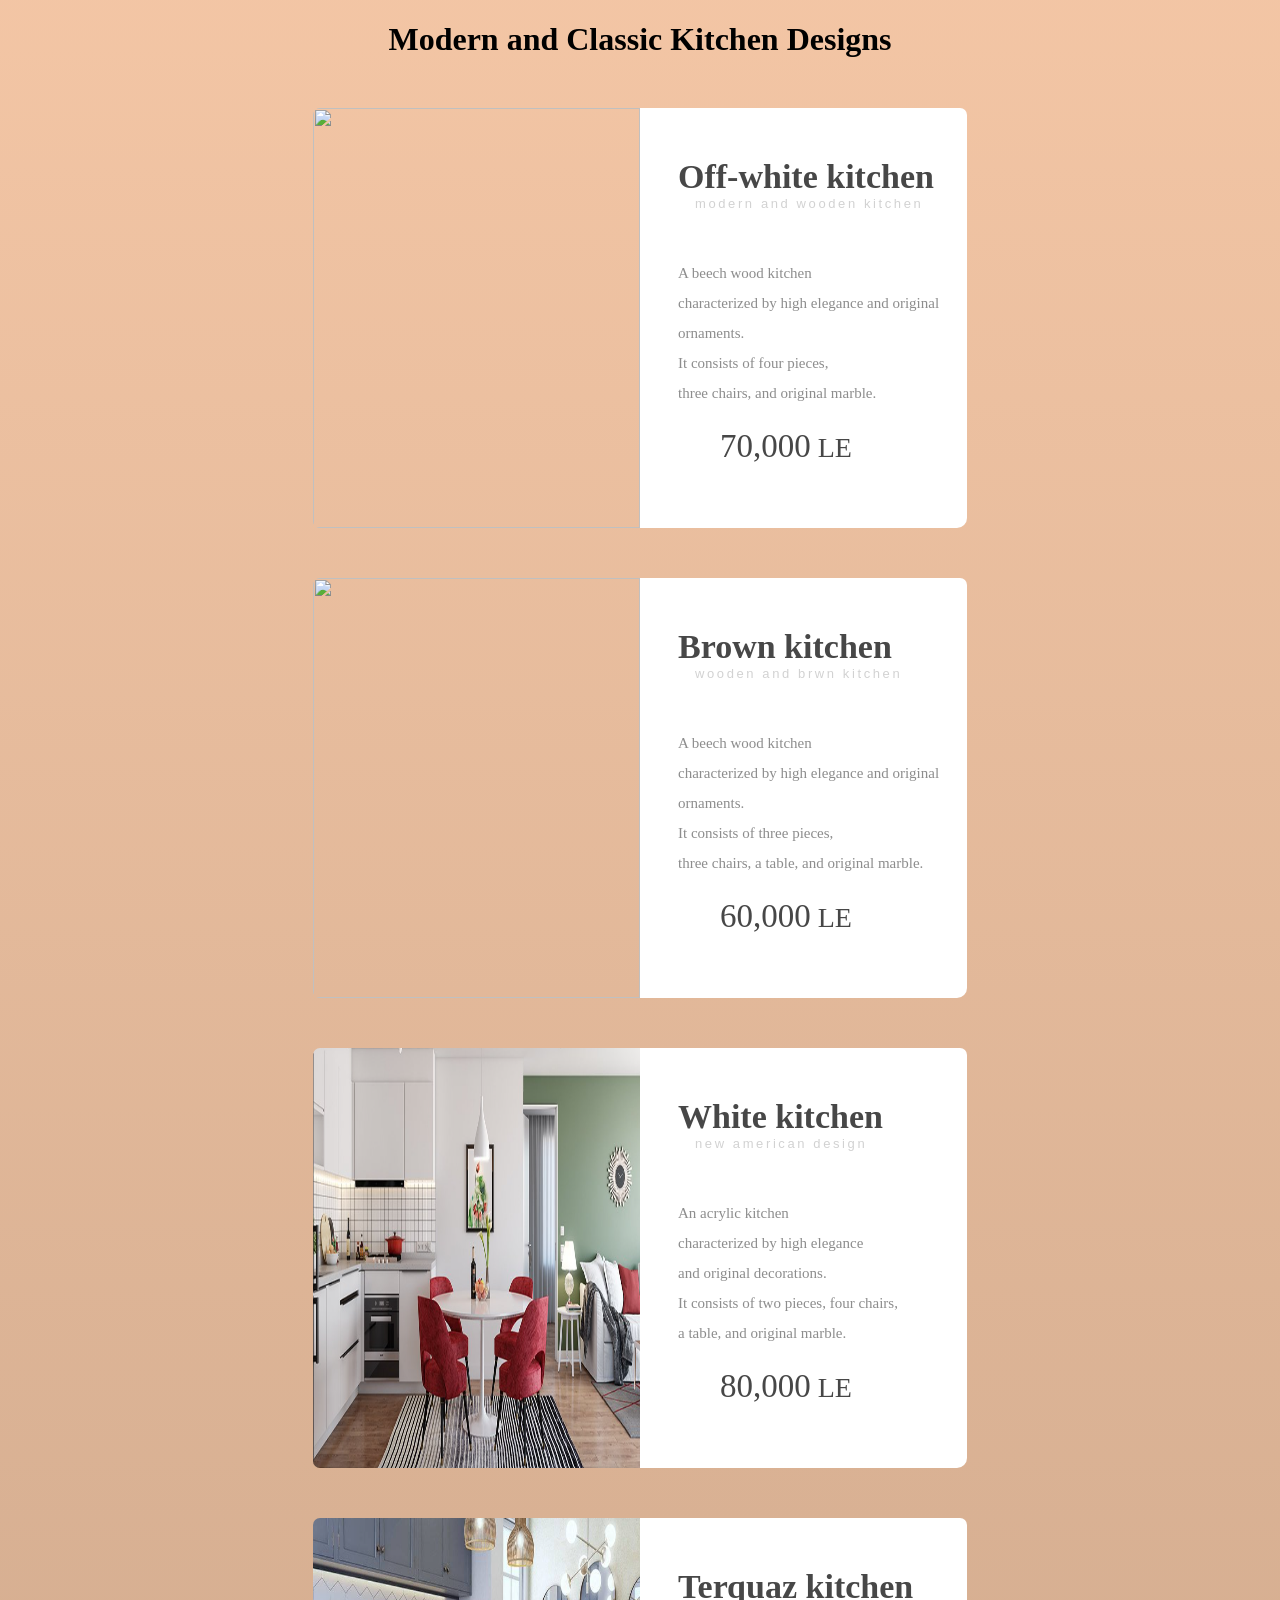
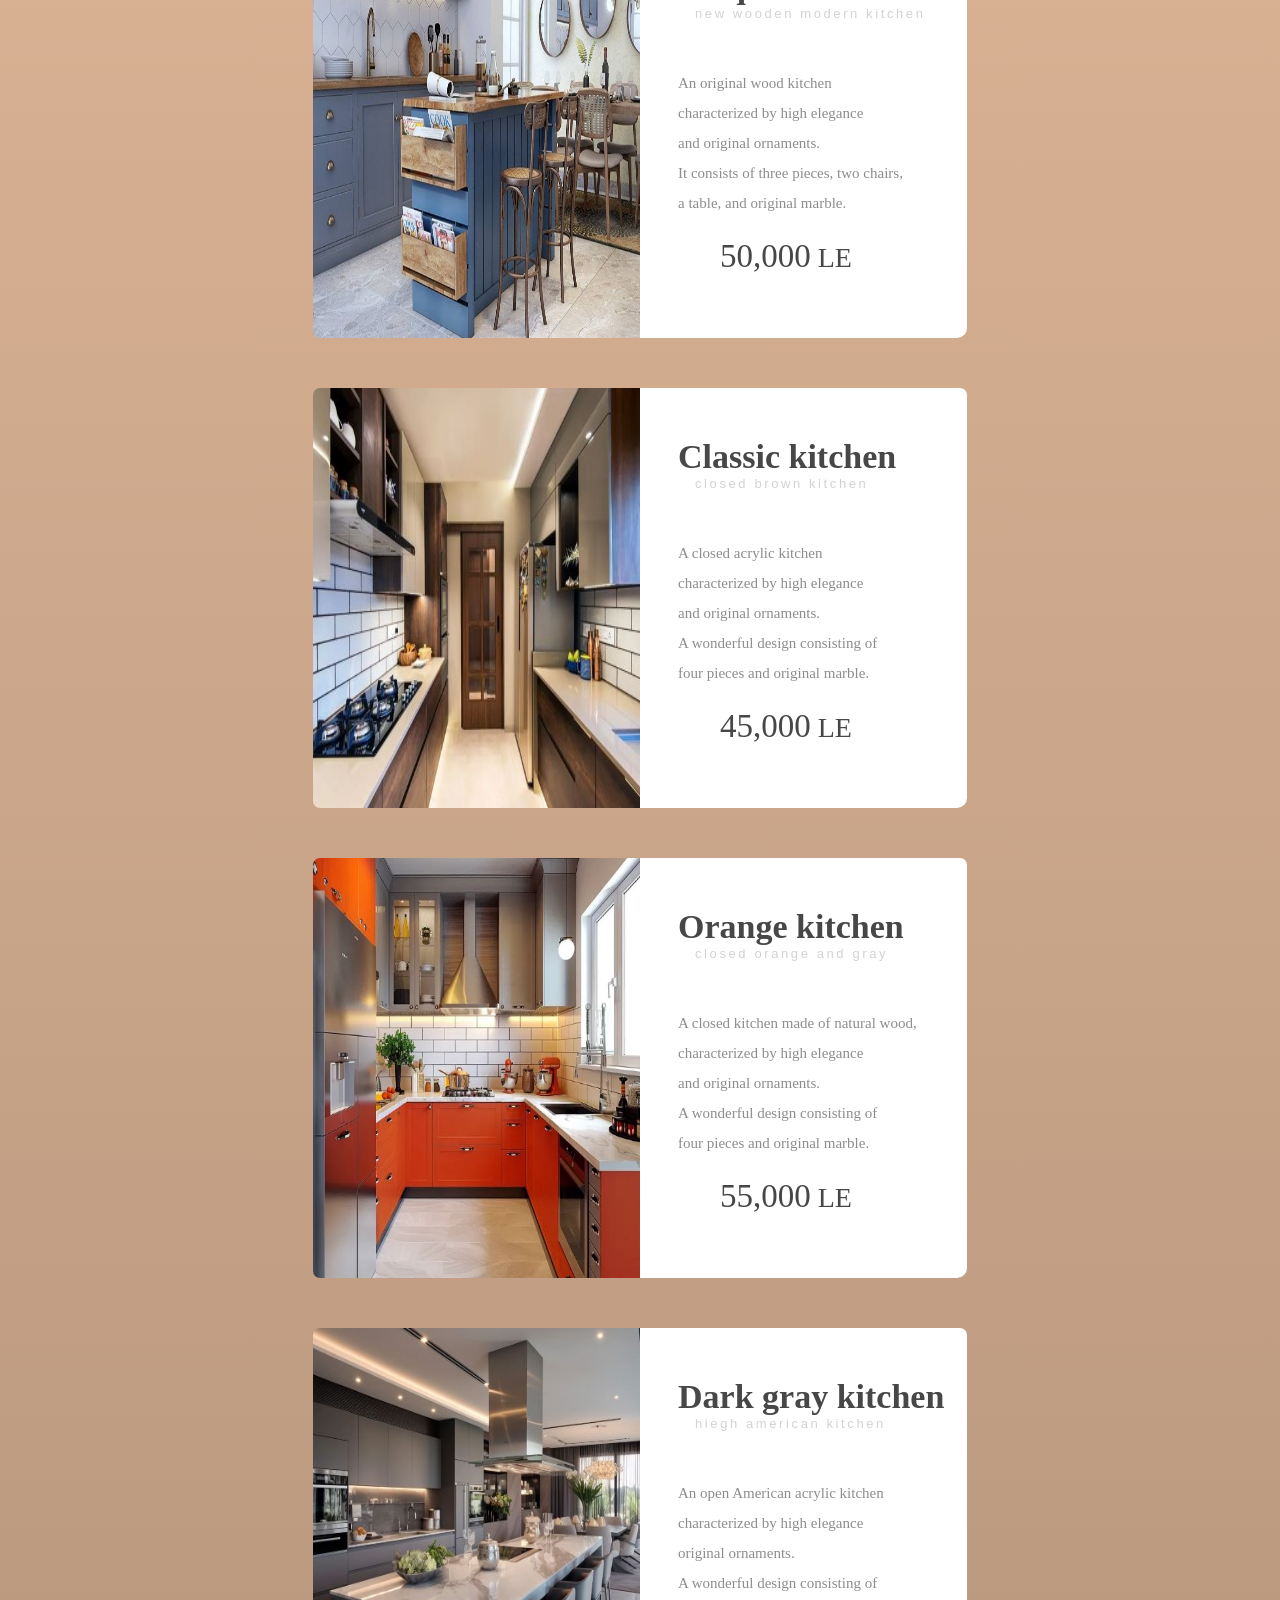
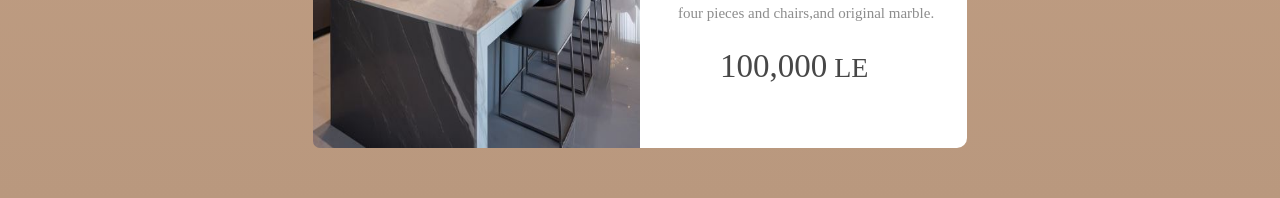
==== kit.html @ 1fcea9c9 "Add files via upload" ====
<!DOCTYPE html>
<html>
<head>
  <title>kitchen page</title>
  <link rel="stylesheet" href="kit&bed.css">
</head>
<body>  
  <h1 class="kitchen">Modern and Classic Kitchen Designs</h1>
  <div class="wrapper">
    <div class="product-img">
      <img src="imags/kit1.png" height="420" width="327">
    </div>
    <div class="product-info">
      <div class="product-text">
        <h1>Off-white kitchen</h1>
        <h2>modern and wooden kitchen</h2>
        <p>A beech wood kitchen <br>
          characterized by high elegance and original ornaments.<br>
          It consists of four pieces,<br>
          three chairs, and original marble.</p>
      </div>
      <div class="product-price">
        <p><span>70,000</span> LE</p>
      </div>
    </div>
  </div>
  <div class="wrapper">
    <div class="product-img">
      <img src="imags/kit2.png" height="420" width="327">
    </div>
    <div class="product-info">
      <div class="product-text">
        <h1> Brown kitchen </h1>
        <h2>wooden and brwn kitchen</h2>
        <p>A beech wood kitchen <br>
          characterized by high elegance and original ornaments.<br>
          It consists of three pieces,<br>
          three chairs, a table, and original marble.</p>
      </div>
      <div class="product-price">
        <p><span>60,000</span> LE</p>
      </div>
    </div>
  </div>
  <div class="wrapper">
    <div class="product-img">
      <img src="kit3.png" height="420" width="327">
    </div>
    <div class="product-info">
      <div class="product-text">
        <h1>White kitchen</h1>
        <h2>new american design</h2>
        <p>An acrylic kitchen <br>
          characterized by high elegance<br>
          and original decorations. <br>
          It consists of two pieces, four chairs,<br>
          a table, and original marble.</p>
      </div>
      <div class="product-price">
        <p><span>80,000</span> LE</p>
      </div>
    </div>
  </div>
  <div class="wrapper">
    <div class="product-img">
      <img src="kit4.png" height="420" width="327">
    </div>
    <div class="product-info">
      <div class="product-text">
        <h1>Terquaz kitchen</h1>
        <h2>new wooden modern kitchen</h2>
        <p>An original wood kitchen <br>
          characterized by high elegance<br>
          and original ornaments.<br>
          It consists of three pieces, two chairs,<br>
          a table, and original marble. </p>
      </div>
      <div class="product-price">
        <p><span>50,000</span> LE</p>
      </div>
    </div>
  </div>
  <div class="wrapper">
    <div class="product-img">
      <img src="Parallel_Kitchen_Design_84de3cd1ae.jpg" height="420" width="327">
    </div>
    <div class="product-info">
      <div class="product-text">
        <h1>Classic kitchen</h1>
        <h2>closed brown kitchen</h2>
        <p>A closed acrylic kitchen<br>
          characterized by high elegance <br>
          and original ornaments.<br>
          A wonderful design consisting of <br>
          four pieces and original marble. </p>
      </div>
      <div class="product-price">
        <p><span>45,000</span> LE</p>
      </div>
    </div>
  </div>
  <div class="wrapper">
    <div class="product-img">
      <img src="U_shaped_Kitchen_Design_efa6af700e.jpg" height="420" width="327">
    </div>
    <div class="product-info">
      <div class="product-text">
        <h1>Orange kitchen</h1>
        <h2>closed orange and gray</h2>
        <p>A closed kitchen made of natural wood,<br>
          characterized by high elegance<br>
          and original ornaments.<br>
          A wonderful design consisting of<br>
          four pieces and original marble. </p>
      </div>
      <div class="product-price">
        <p><span>55,000</span> LE</p>
      </div>
    </div>
  </div>
  <div class="wrapper">
    <div class="product-img">
      <img
        src="The-contemporary-island-in-this-kitchen-surrounded-by-stylish-bar-stools-adds-flair-to-the-home.jpg"
        height="420" width="327">
    </div>
    <div class="product-info">
      <div class="product-text">
        <h1>Dark gray kitchen</h1>
        <h2>hiegh american kitchen</h2>
        <p>An open American acrylic kitchen<br>
          characterized by high elegance<br>
          original ornaments.<br>
          A wonderful design consisting of <br>
          four pieces and chairs,and original marble.</p>
      </div>
      <div class="product-price">
        <p><span>100,000</span> LE</p>
      </div>
    </div>
  </div>
</body>
</html>
---- kit&bed.css ----
body {
    background-image:linear-gradient(rgba(239, 179, 136, 0.762),rgb(185, 152, 126));  
  }
  .wrapper {
    position: relative;
    height: 420px;
    width: 654px;
    margin: 50px auto;
    border-radius: 7px;
  }
  .product-img {
    float: left;
    height: 420px;
    width: 327px;
  }
  .product-img img {
    border-radius: 7px 0 0 7px;
  }
  .product-info {
    float: right;
    height: 420px;
    width: 327px;
    border-radius: 0 7px 10px 0px;
    background-color: #ffffff;
  }
  .product-text {
    height: 300px;
    width: 327px;
  }
  .product-text h1 {
    margin: 0 0 0 38px;
    margin-top: 50px;
    font-size: 34px;
    color: #474747;
  }
  .product-text h1,.product-price p {
    font-family: 'Bentham', serif;
  }
  .product-text h2 {
    margin: 0 0 47px 38px;
    margin-left: 55px;
    font-size: 13px;
    font-family: 'Raleway', sans-serif;
    font-weight: 400;
    color: #d2d2d2;
    letter-spacing: 0.2em;
  }
  .product-text p {
    height: 125px;
    margin: 0 0 0 38px;
    font-family: 'Playfair Display', serif;
    color: #8d8d8d;
    line-height: 2em;
    font-size: 15px;
  }
  .product-price {
    height: 103px;
    width: 327px;
    margin-top: -30px;
    position: relative;
  }
  .product-price p {
    display: inline-block;
    top: -13px;
    height: 50px;
    font-family: 'Trocchi', serif;
    margin: 0 0 0 80px;
    font-size: 28px;
    font-weight: lighter;
    color: #474747;
  }
  span {
    display: inline-block;
    height: 50px;
    font-family: 'Suranna', serif;
    font-size: 33px;
  }
  .kitchen{
    text-align: center;
  }
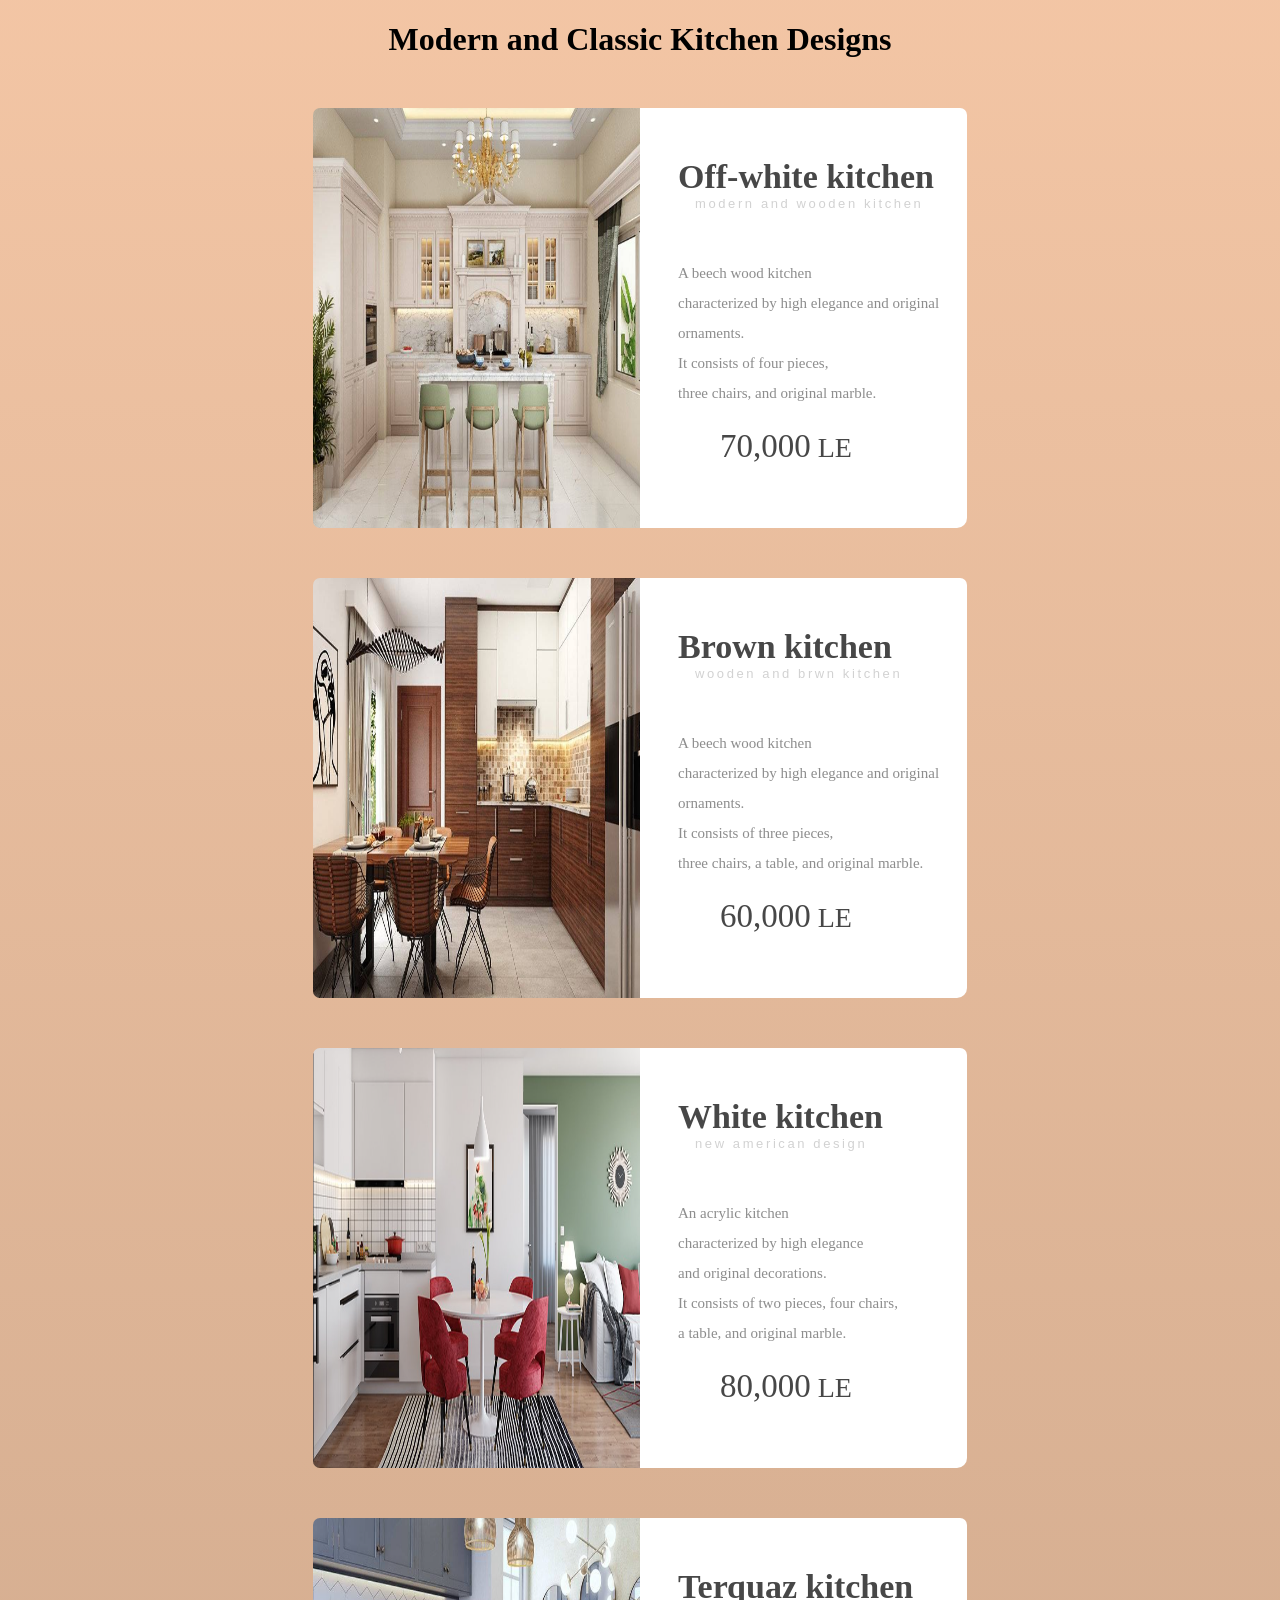
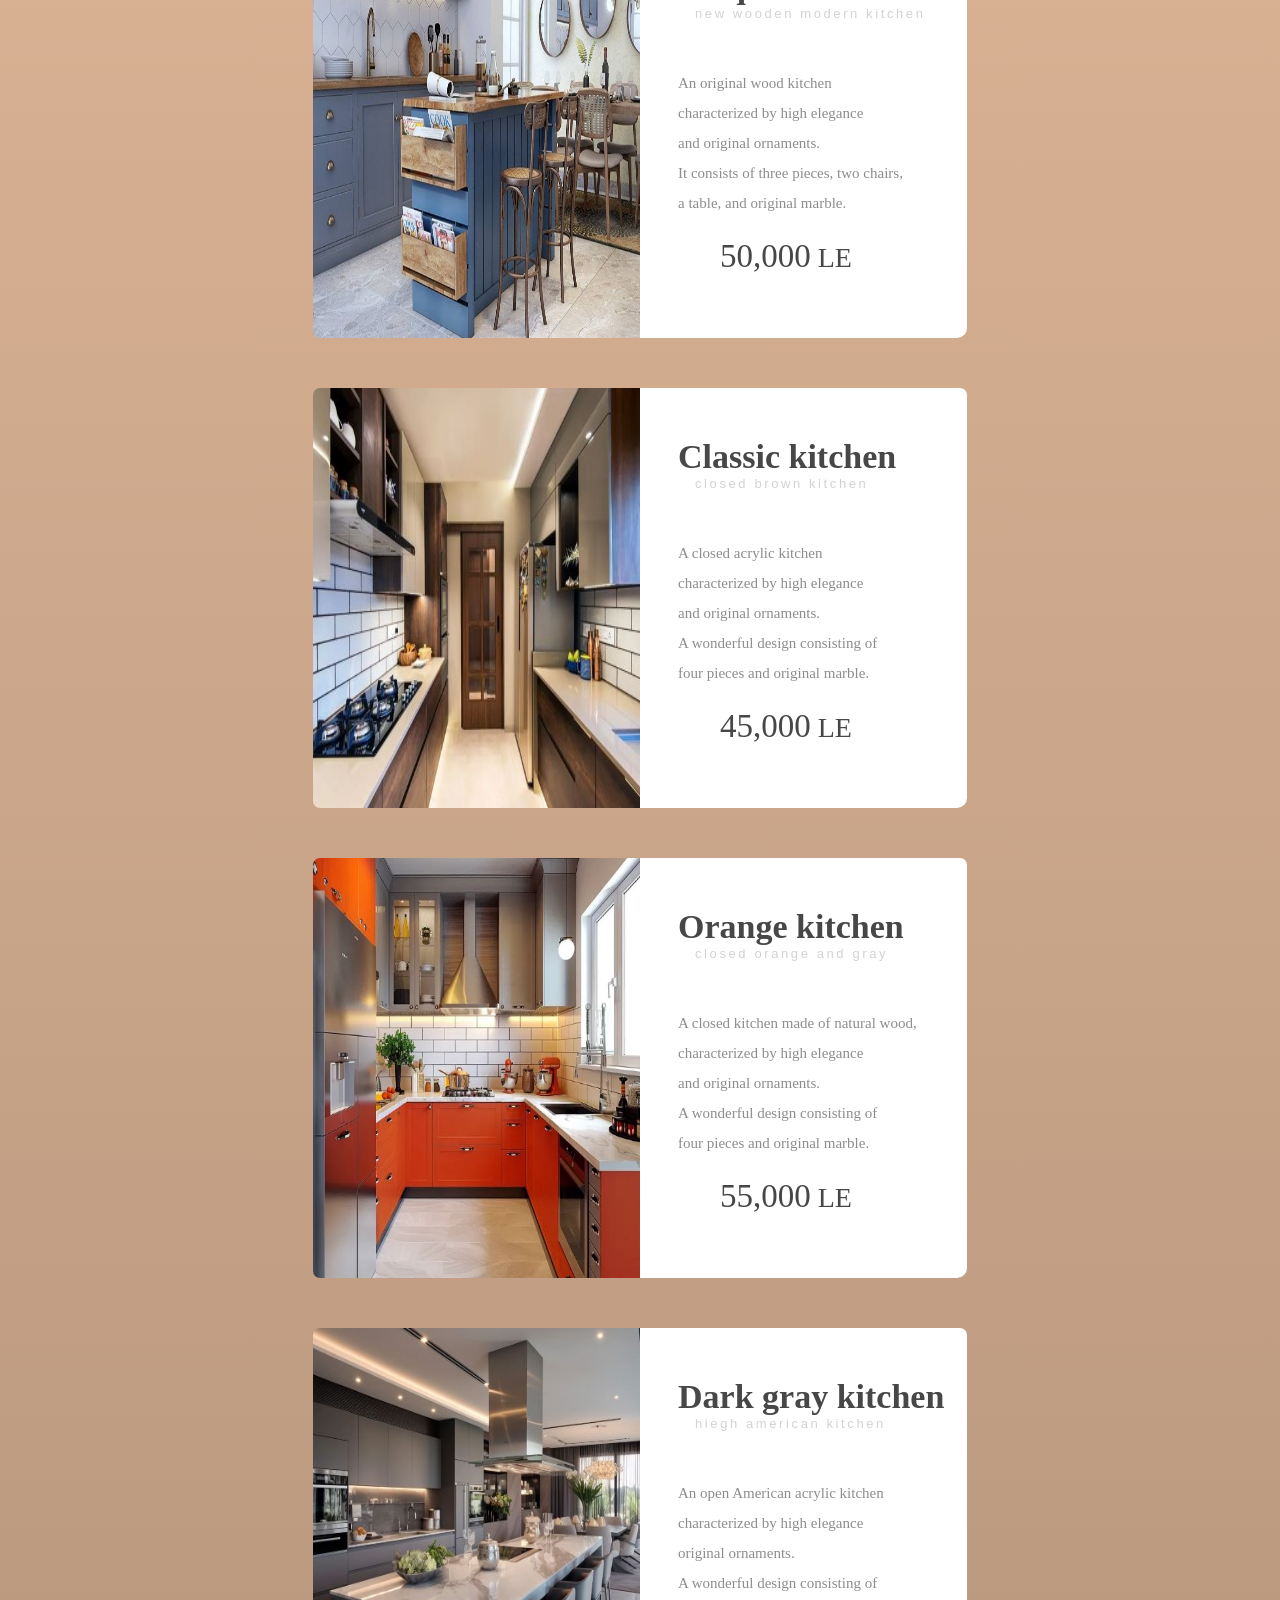
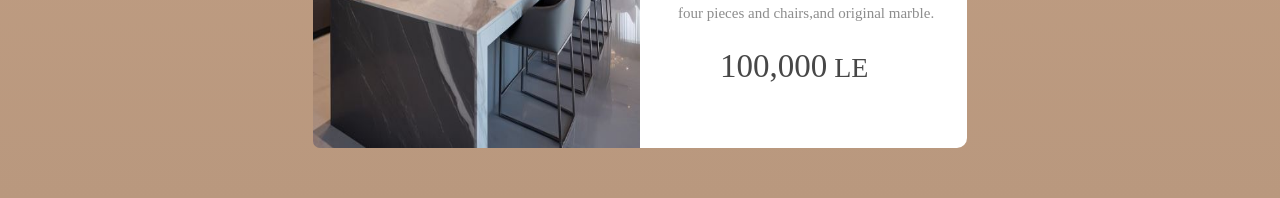
==== commit 478de072: "kit.html" ====
--- a/kit.html
+++ b/kit.html
@@ -8,7 +8,7 @@
   <h1 class="kitchen">Modern and Classic Kitchen Designs</h1>
   <div class="wrapper">
     <div class="product-img">
-      <img src="imags/kit1.png" height="420" width="327">
+      <img src="kit1.png" height="420" width="327">
     </div>
     <div class="product-info">
       <div class="product-text">
@@ -26,7 +26,7 @@
   </div>
   <div class="wrapper">
     <div class="product-img">
-      <img src="imags/kit2.png" height="420" width="327">
+      <img src="kit2.png" height="420" width="327">
     </div>
     <div class="product-info">
       <div class="product-text">
@@ -140,4 +140,4 @@
     </div>
   </div>
 </body>
-</html>+</html>
